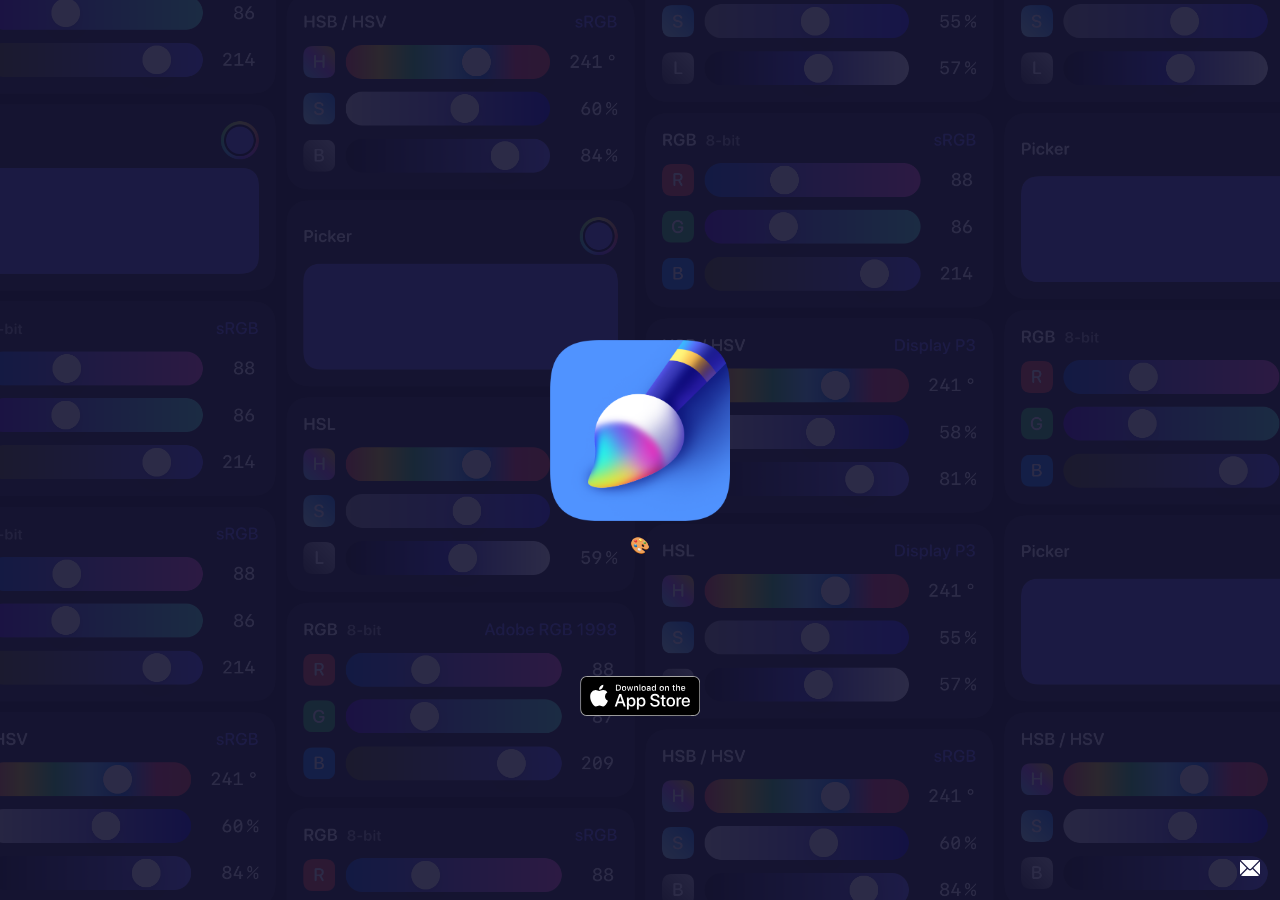
==== index.html @ 2ad1d9a2 "Update Palette official website" ====
<!DOCTYPE html>
<html lang="en">
<head>
    <meta charset="UTF-8">
    <meta http-equiv="X-UA-Compatible" content="IE=edge">
    <meta name="viewport" content="width=device-width, initial-scale=1.0">
    <title>Palette</title>

    <link rel="stylesheet" href="style.css">
</head>
<body>
    <img id="bg-img" src="assets/dark_bg.png">
    <span id="bg-img-mask"></span>
    <div id="home-logo-wrapper">
        <img id="home-logo" src="assets/logo.png">
        <p>🎨</p>
    </div>
    <a id="app-store" href="">
        <img src="assets/app_store.svg">
    </a>
    <a id="feedback-email" href="mailto:hi@clox.nu">
        <img src="assets/mail.svg">
    </a>
</body>
</html>
---- style.css ----
body {
    margin: 0;
    width: 100vw;
    height: 100vh;
    display: flex;
}

#bg-img {
    position: fixed;
    width: 100vw;
    height: 100vh;
    z-index: 10;
    -o-object-fit: cover;
    object-fit: cover;
}

#bg-img-mask {
    z-index: 11;
    content: "";
    position: fixed;
    width: 100vw;
    height: 100vh;
    background-color: rgba(21, 20, 51, 0.9);
}

#home-logo-wrapper {
    position: relative;
    z-index: 50;
    margin: auto;
    display: flex;
    flex-direction: column;
    max-width: 80%;
}

#home-logo-wrapper p {
    text-align: center;
    width: auto;
    margin: 10px;
}

#home-logo {
    position: relative;
    margin: 5px;
    width: 180px;
    height: auto;
}

#app-store {
    position: absolute;
    bottom: 20%;
    left: 50%;
    cursor: pointer;
    transform: translateX(-50%);
    z-index: 50;
}

#feedback-email {
    position: absolute;
    bottom: 20px;
    right: 20px;
    width: 20px;
    height: auto;
    cursor: pointer;
    z-index: 50;
}
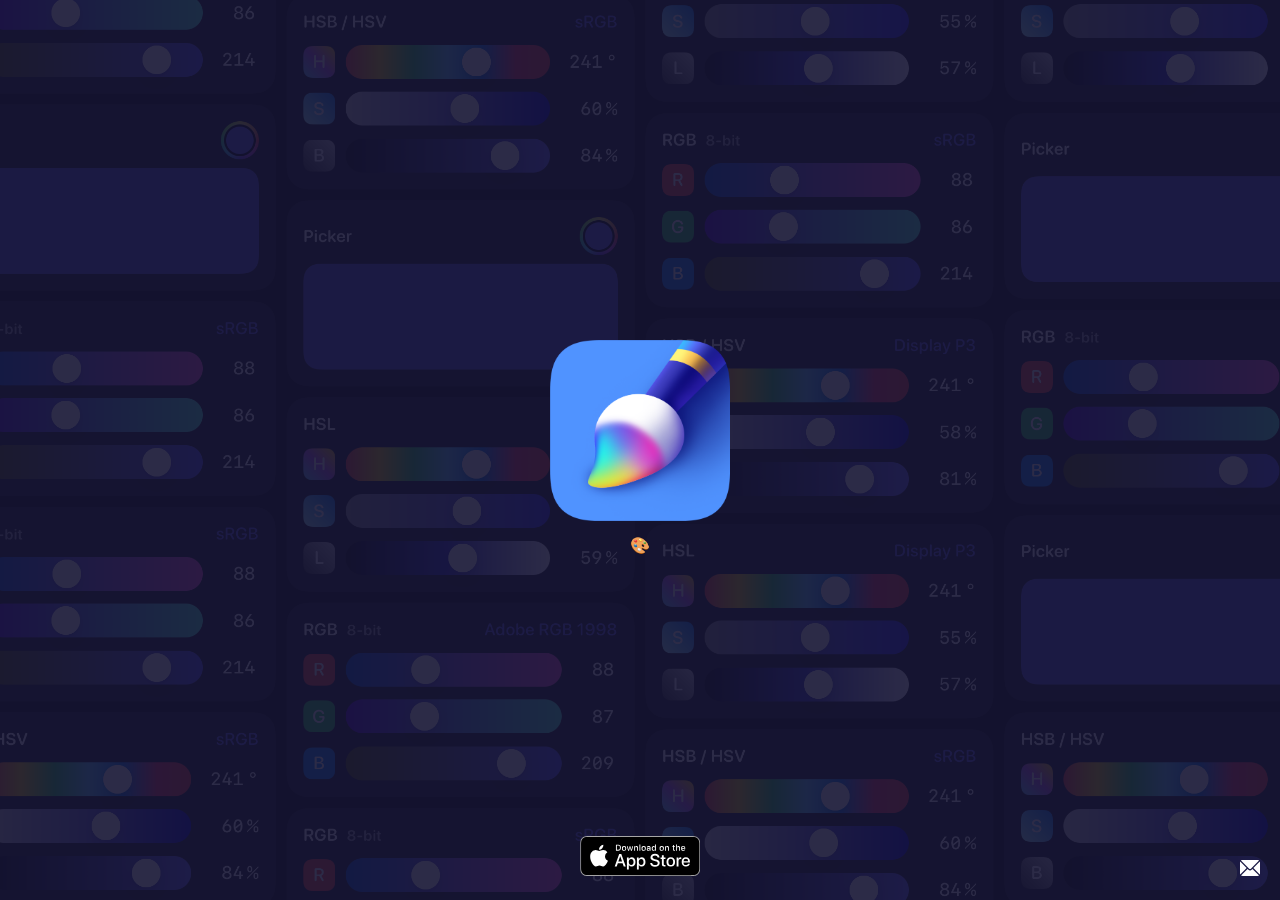
==== commit fe226cea: "Update Palette official website" ====
--- a/index.html
+++ b/index.html
@@ -7,6 +7,7 @@
     <title>Palette</title>
 
     <link rel="stylesheet" href="style.css">
+    <link rel="icon" type="image/x-icon" href="assets/favicon.ico">
 </head>
 <body>
     <img id="bg-img" src="assets/dark_bg.png">
--- a/style.css
+++ b/style.css
@@ -3,6 +3,8 @@
     width: 100vw;
     height: 100vh;
     display: flex;
+    background-color: rgb(88, 86, 214);
+    overflow: hidden;
 }
 
 #bg-img {
@@ -47,7 +49,7 @@
 
 #app-store {
     position: absolute;
-    bottom: 20%;
+    bottom: 20px;
     left: 50%;
     cursor: pointer;
     transform: translateX(-50%);
